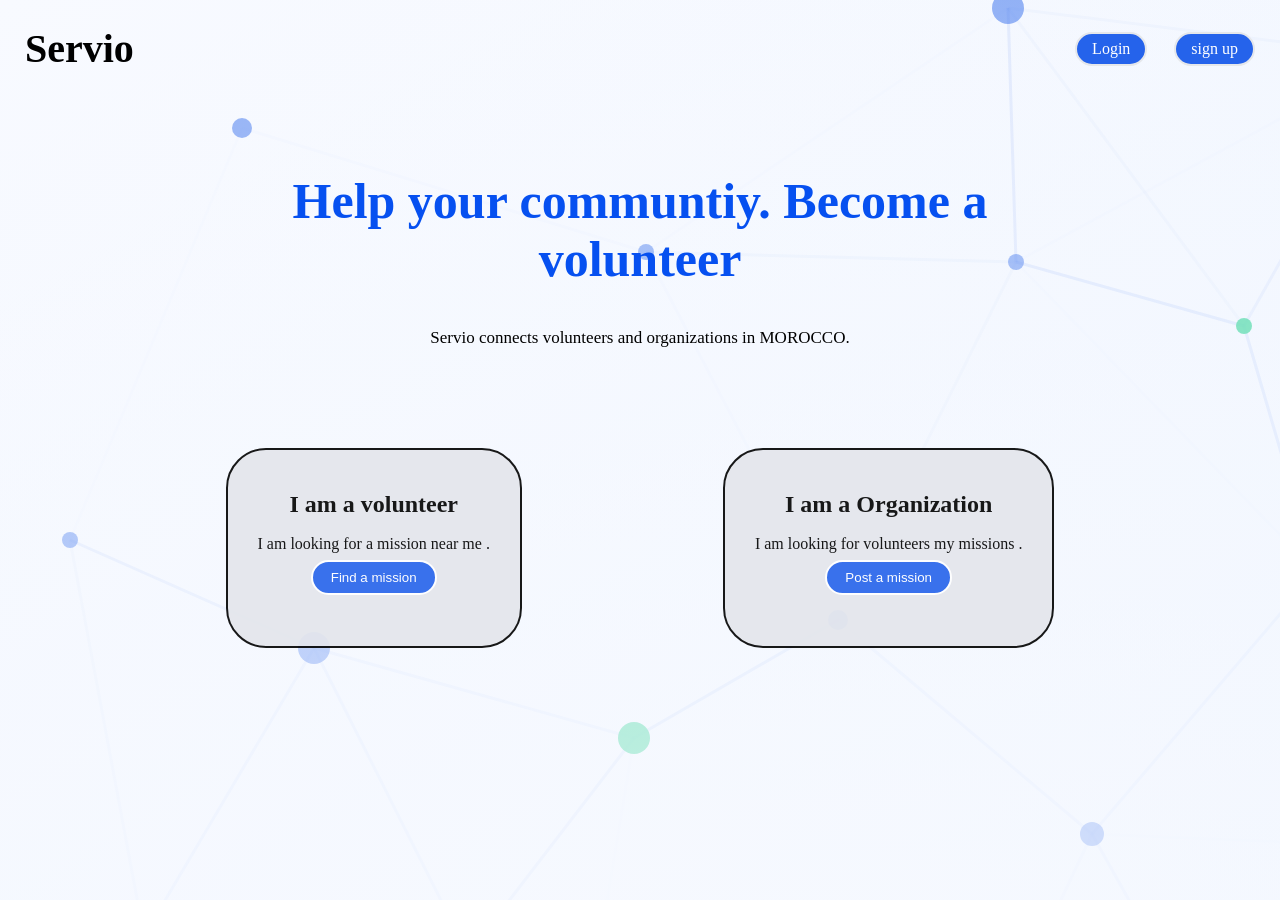
==== index.html @ bd64082d "Servio (Projet-fiil rouge_" ====
<!DOCTYPE html>
<html lang="en">
<head>
    <meta charset="UTF-8">
    <meta name="viewport" content="width=device-width, initial-scale=1.0">
    <title>Servio</title>
    <link rel="stylesheet" href="CSS/style.css">
    <link rel="stylesheet" href="CSS/main.css">
</head>
<body>
    <!-- header page-->
    <header class="header-page">
        <nav class="info">
            <span class="logo"> <strong>Servio</strong></span>
            <ul>
            <li><a href="#">Login</a></li>
            <li><a href="#"> sign up</a></li> 
            </ul>
        </nav>
    </header>

<!-- body page-->
    <main class=" body-page">
        <section class="content">
            <article class=" article-content">
                <div class="titre">
                <h1> Help your communtiy. Become a <br>
                   volunteer</h1>
                 <p class="para"> Servio connects volunteers and organizations in MOROCCO.</p></div>
            <article class="type">
                <div class=" categorie">
                <h2>I am a volunteer</h2>
                <p> I am looking for a mission near me .</p>
                <button><a href="#"> Find a mission</a></button>
            </div>
            <div class=" categorie">
                <h2>I am a Organization</h2>
                <p> I am looking for volunteers  my missions .</p>
                <button><a href="#"> Post a mission</a></button>
            </div>
            </article>
            </article>
        </section>

    </main>
</body>
</html>
---- CSS/style.css ----
*{
    margin: 0;
    padding: 0;
    box-sizing: border-box;
    text-decoration: none;
    list-style: none;
    

}
body{
    padding: 25px;
   background-image: url(/IMG/servio_background_light_4k.png);
}

.info{
    display: flex;
    justify-content: space-between;
    align-items: center;
}
span{
    font-family:Georgia, 'Times New Roman', Times, serif;
    font-size: 40px;
}
.info a{
    color: #ffff;
}
.info ul{
display: flex;
gap: 27px;


}
.info li {
  border: 2px solid #E5E7EB;  
  padding:  6px 15px;
  border-radius: 50px;
  background-color: 
#2563EB;
  
}
---- CSS/main.css ----
.content{
    margin-top: 40px;
    
}
.para{
    margin: 40px;
}
.titre h1{
font-size: 50px;
color:#0650f0
}
.titre p{
font-size: 17px;
}
.titre {
    margin-top: 30px;
    text-align: center;
  
}
.article-content{
   
    border-radius: 40px;
   margin: 100px;
   height: 600px;
   
   
}
.categorie{
    border-radius: 40px;
    background-color:#e4e6ec;
    border: 2px solid black;
    height: 200px;
    padding: 30px;
    line-height: 2;
    text-align: center;
    opacity: 90%;
}
button{
    padding: 8px 18px;
    background-color: #2563EB;;
    color: #ffff;
    border-radius: 30px;
    border: 2px solid ;
}
button a{
    color: #ffff;
}
.type{
    margin-top:100px ;
    display: flex;
    justify-content: space-around;
    align-items: center;
}
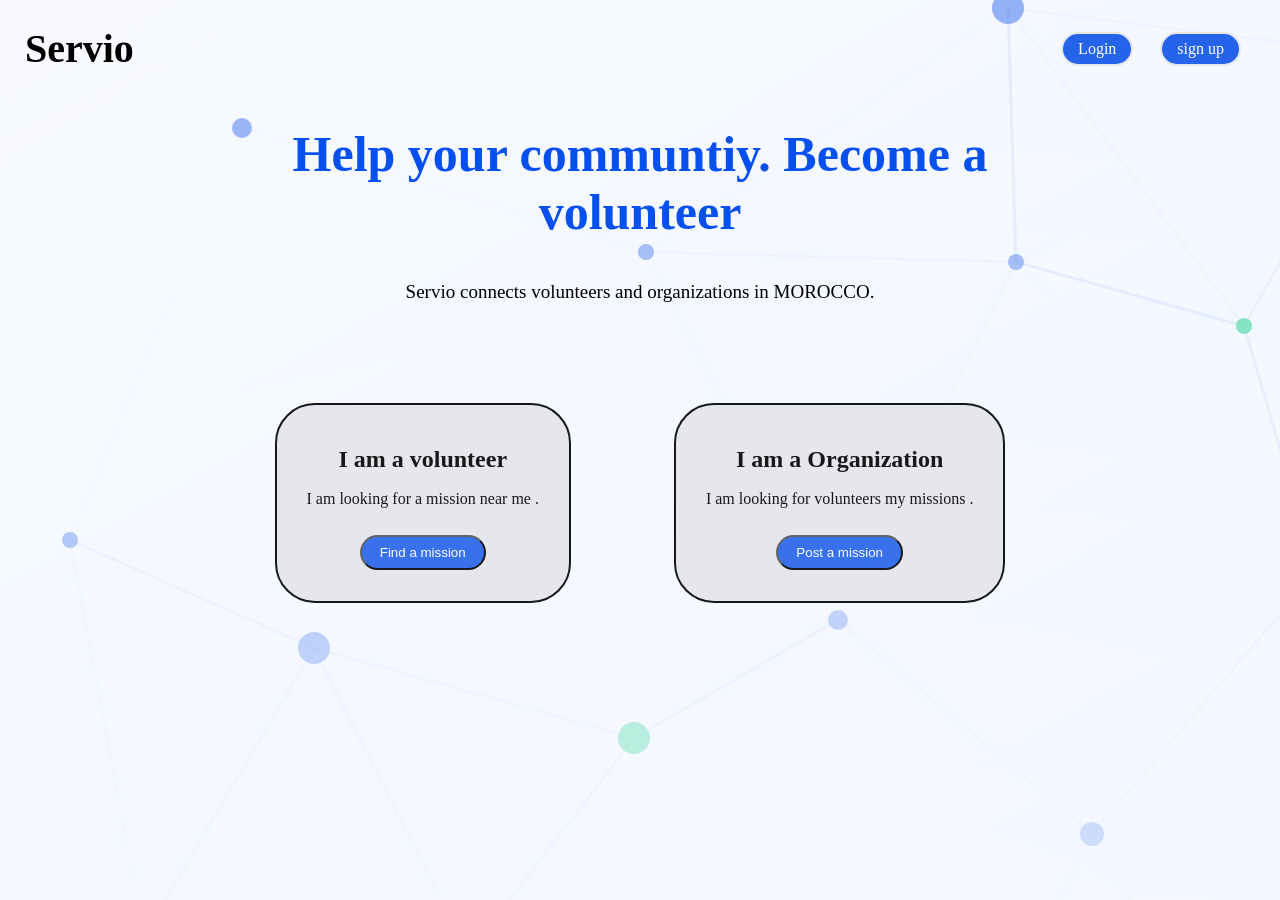
==== commit eee0ca5b: "Version 1 de Servio ( Homepage)" ====
--- a/index.html
+++ b/index.html
@@ -1,5 +1,6 @@
 <!DOCTYPE html>
 <html lang="en">
+
 <head>
     <meta charset="UTF-8">
     <meta name="viewport" content="width=device-width, initial-scale=1.0">
@@ -7,41 +8,44 @@
     <link rel="stylesheet" href="CSS/style.css">
     <link rel="stylesheet" href="CSS/main.css">
 </head>
+
 <body>
     <!-- header page-->
     <header class="header-page">
         <nav class="info">
             <span class="logo"> <strong>Servio</strong></span>
             <ul>
-            <li><a href="#">Login</a></li>
-            <li><a href="#"> sign up</a></li> 
+                <li><a href="connexion.html">Login</a></li>
+                <li><a href=""> sign up</a></li>
             </ul>
         </nav>
     </header>
 
-<!-- body page-->
+    <!-- body page-->
     <main class=" body-page">
         <section class="content">
             <article class=" article-content">
                 <div class="titre">
-                <h1> Help your communtiy. Become a <br>
-                   volunteer</h1>
-                 <p class="para"> Servio connects volunteers and organizations in MOROCCO.</p></div>
-            <article class="type">
-                <div class=" categorie">
-                <h2>I am a volunteer</h2>
-                <p> I am looking for a mission near me .</p>
-                <button><a href="#"> Find a mission</a></button>
-            </div>
-            <div class=" categorie">
-                <h2>I am a Organization</h2>
-                <p> I am looking for volunteers  my missions .</p>
-                <button><a href="#"> Post a mission</a></button>
-            </div>
-            </article>
+                    <h1> Help your communtiy. Become a <br>
+                        volunteer</h1>
+                    <p class="para"> Servio connects volunteers and organizations in MOROCCO.</p>
+                </div>
+                <article class="type">
+                    <div class=" categorie">
+                        <h2>I am a volunteer</h2>
+                        <p> I am looking for a mission near me .</p>
+                        <button><a href=""> Find a mission</a></button>
+                    </div>
+                    <div class=" categorie">
+                        <h2>I am a Organization</h2>
+                        <p> I am looking for volunteers my missions .</p>
+                        <button><a href=""> Post a mission</a></button>
+                    </div>
+                </article>
             </article>
         </section>
 
     </main>
 </body>
+
 </html>
--- a/CSS/style.css
+++ b/CSS/style.css
@@ -9,22 +9,33 @@
 }
 body{
     padding: 25px;
-   background-image: url(/IMG/servio_background_light_4k.png);
+background-image: url(/IMG/servio_background_light_4k.png);
 }
+.header-page{
+   
+    position: fixed;
+    width: 95%;
+}
+
 
 .info{
     display: flex;
     justify-content: space-between;
     align-items: center;
+    
+    
+    
 }
 span{
     font-family:Georgia, 'Times New Roman', Times, serif;
     font-size: 40px;
+    ;
 }
 .info a{
     color: #ffff;
 }
 .info ul{
+    
 display: flex;
 gap: 27px;
 
@@ -40,4 +51,61 @@
 }
 
 
+.achraf{
+    border-radius: 50px;
+    
+    margin-top: 100px;
+    text-align: center;
+    font-family: Georgia, 'Times New Roman', Times, serif;
+     
+    
 
+}
+.ana{
+    border: 5px solid #2563EB;
+    display: inline-block;
+    border-radius: 30px;
+    padding: 25px;
+}
+.one{
+    line-height: 1.5;
+   
+   font-size: 20px;
+   margin: 10px;
+   
+}
+
+
+.two{
+   
+    font-size: 18px;
+     padding:  0px 20px;
+   
+}
+#email {
+    
+    padding: 10px;
+    
+}
+input{
+    padding:  5px 10px;
+    border-radius: 50px;
+    border: 2px solid #2563EB;
+   
+}
+.four{
+    
+    margin: 14px;
+}
+#five {
+    color: #fff;
+    padding:5px 70px ;
+    border-radius: 30px;
+    background: #2563EB;
+}
+.four p{
+    padding: 10px 12px;
+}
+
+
+
--- a/CSS/main.css
+++ b/CSS/main.css
@@ -1,16 +1,18 @@
 .content{
     margin-top: 40px;
+   
     
 }
 .para{
     margin: 40px;
+    
 }
 .titre h1{
 font-size: 50px;
 color:#0650f0
 }
 .titre p{
-font-size: 17px;
+font-size: 19px;
 }
 .titre {
     margin-top: 30px;
@@ -36,18 +38,22 @@
     opacity: 90%;
 }
 button{
+    margin-top: 20px;
     padding: 8px 18px;
     background-color: #2563EB;;
     color: #ffff;
     border-radius: 30px;
-    border: 2px solid ;
+    
 }
 button a{
+   
     color: #ffff;
 }
 .type{
+    
     margin-top:100px ;
     display: flex;
-    justify-content: space-around;
+    justify-content: center;
     align-items: center;
+    gap: 10%;
 }
